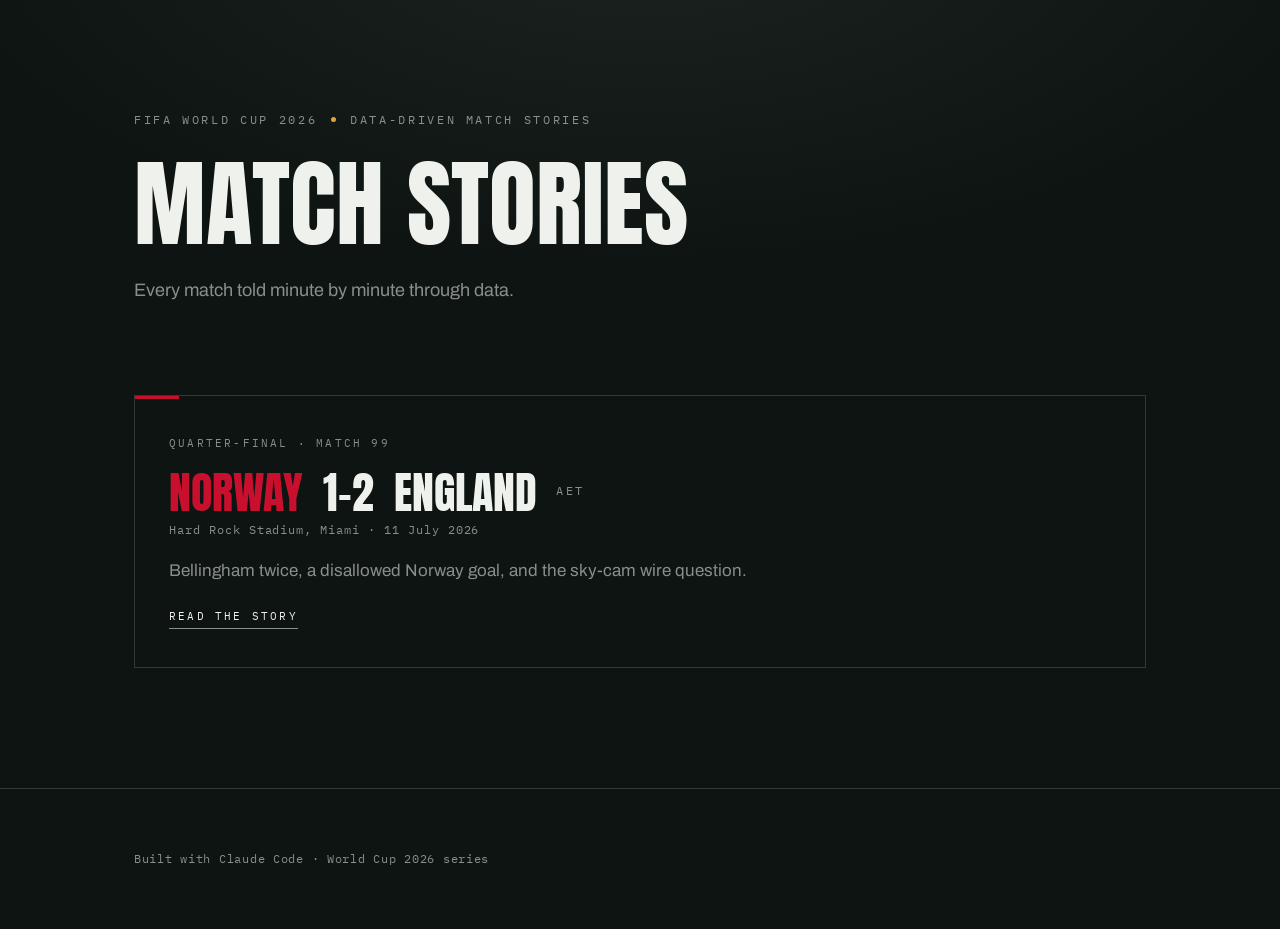
==== index.html @ f4f2820b "Add landing page listing match stories from a manifest index.html renders story cards from matches/m" ====
<!DOCTYPE html>
<html lang="en">
<head>
<meta charset="UTF-8">
<meta name="viewport" content="width=device-width, initial-scale=1.0">
<title>World Cup 2026 · Match Stories</title>
<meta name="description" content="FIFA World Cup 2026 match stories — every match told minute by minute through data.">
<link rel="preconnect" href="https://fonts.googleapis.com">
<link href="https://fonts.googleapis.com/css2?family=Anton&family=Archivo:wght@400;500;600&family=IBM+Plex+Mono:wght@400;500&display=swap" rel="stylesheet">
<style>
  :root{
    --pitch:#0D1411;
    --pitch-2:#111A16;
    --chalk:#EFF2EC;
    --chalk-dim:rgba(239,242,236,.55);
    --chalk-faint:rgba(239,242,236,.16);
    --amber:#E3A33B;
    --max:1060px;
  }
  *{margin:0;padding:0;box-sizing:border-box}
  body{
    background:
      radial-gradient(1200px 600px at 50% -10%, rgba(233,239,232,.07), transparent 60%),
      var(--pitch);
    color:var(--chalk);
    font-family:'Archivo',sans-serif;
    font-size:17px;line-height:1.65;
    -webkit-font-smoothing:antialiased;
    min-height:100svh;
  }
  ::selection{background:var(--amber);color:var(--pitch)}
  .wrap{max-width:var(--max);margin:0 auto;padding:0 24px}
  header{padding:110px 0 70px}
  .eyebrow{
    font-family:'IBM Plex Mono',monospace;font-size:12px;letter-spacing:.22em;text-transform:uppercase;
    color:var(--chalk-dim);margin-bottom:26px;
    display:flex;gap:14px;align-items:center;flex-wrap:wrap;
  }
  .eyebrow .dot{width:5px;height:5px;border-radius:50%;background:var(--amber);display:inline-block}
  h1{
    font-family:'Anton',sans-serif;text-transform:uppercase;font-weight:400;
    font-size:clamp(44px,8vw,96px);line-height:1;
  }
  .tagline{margin-top:24px;color:var(--chalk-dim);font-size:18px;max-width:560px}
  main{padding-bottom:120px}
  .stories{display:flex;flex-direction:column;gap:26px;margin-top:20px}
  .story-card{
    display:block;text-decoration:none;color:inherit;
    border:1px solid var(--chalk-faint);
    padding:38px 34px;position:relative;
    transition:border-color .2s ease,background .2s ease,transform .2s ease;
  }
  .story-card::before{
    content:'';position:absolute;top:0;left:0;width:44px;height:3px;
    background:var(--card-accent,var(--amber));
  }
  .story-card:hover{border-color:var(--chalk-dim);background:var(--pitch-2);transform:translateY(-2px)}
  .story-card .round{
    font-family:'IBM Plex Mono',monospace;font-size:11px;letter-spacing:.2em;text-transform:uppercase;
    color:var(--chalk-dim);display:block;margin-bottom:16px;
  }
  .story-card .fixture{
    font-family:'Anton',sans-serif;text-transform:uppercase;
    font-size:clamp(26px,4.4vw,44px);line-height:1.05;
    display:flex;gap:.45em;align-items:baseline;flex-wrap:wrap;
  }
  .story-card .fixture .h{color:var(--card-home,var(--chalk))}
  .story-card .fixture .a{color:var(--card-away,var(--chalk))}
  .story-card .fixture .s{color:var(--chalk)}
  .story-card .fixture .note{
    font-family:'IBM Plex Mono',monospace;font-size:12px;letter-spacing:.18em;
    color:var(--chalk-dim);align-self:center;
  }
  .story-card .meta{
    font-family:'IBM Plex Mono',monospace;font-size:12px;letter-spacing:.08em;
    color:var(--chalk-dim);margin-top:14px;
  }
  .story-card .blurb{color:var(--chalk-dim);margin-top:14px;max-width:620px}
  .story-card .cta{
    font-family:'IBM Plex Mono',monospace;font-size:11px;letter-spacing:.2em;text-transform:uppercase;
    color:var(--chalk);margin-top:22px;display:inline-block;
    border-bottom:1px solid var(--chalk-dim);padding-bottom:3px;
  }
  .story-card:hover .cta{border-bottom-color:var(--amber)}
  .empty,.load-error{
    font-family:'IBM Plex Mono',monospace;font-size:14px;color:var(--chalk-dim);line-height:2;
  }
  footer{border-top:1px solid var(--chalk-faint);padding:60px 0}
  footer p{font-family:'IBM Plex Mono',monospace;font-size:12px;color:var(--chalk-dim);letter-spacing:.06em}
  :focus-visible{outline:2px solid var(--amber);outline-offset:3px}
</style>
</head>
<body>
<header>
  <div class="wrap">
    <div class="eyebrow">
      <span>FIFA World Cup 2026</span><span class="dot"></span>
      <span>Data-driven match stories</span>
    </div>
    <h1>Match Stories</h1>
    <p class="tagline" id="tagline">Every match told minute by minute through data.</p>
  </div>
</header>
<main>
  <div class="wrap">
    <div class="stories" id="stories"></div>
  </div>
</main>
<footer>
  <div class="wrap">
    <p>Built with Claude Code · World Cup 2026 series</p>
  </div>
</footer>
<script>
(function(){
  var box = document.getElementById('stories');
  function esc(s){
    return String(s).replace(/[&<>"']/g, function(c){
      return {'&':'&amp;','<':'&lt;','>':'&gt;','"':'&quot;',"'":'&#39;'}[c];
    });
  }
  fetch('matches/manifest.json')
    .then(function(res){
      if(!res.ok) throw new Error('HTTP ' + res.status);
      return res.json();
    })
    .then(function(manifest){
      if(manifest.tagline) document.getElementById('tagline').textContent = manifest.tagline;
      if(!manifest.stories.length){
        box.innerHTML = '<p class="empty">No match stories yet.</p>';
        return;
      }
      box.innerHTML = manifest.stories.map(function(m){
        return '<a class="story-card" href="' + esc(m.page) + '"' +
          ' style="--card-accent:' + esc(m.home.color) + ';--card-home:' + esc(m.home.color) + ';--card-away:' + esc(m.away.color) + '">' +
          '<span class="round">' + esc(m.round) + '</span>' +
          '<span class="fixture">' +
            '<span class="h">' + esc(m.home.name) + '</span>' +
            '<span class="s">' + m.home.score + '–' + m.away.score + '</span>' +
            '<span class="a">' + esc(m.away.name) + '</span>' +
            (m.note ? '<span class="note">' + esc(m.note) + '</span>' : '') +
          '</span>' +
          '<span class="meta">' + esc(m.venue) + ' · ' + esc(m.date) + '</span>' +
          '<p class="blurb">' + esc(m.blurb) + '</p>' +
          '<span class="cta">Read the story</span>' +
        '</a>';
      }).join('');
    })
    .catch(function(err){
      box.innerHTML = '<p class="load-error">Could not load matches/manifest.json (' + esc(String(err.message || err)) + ').<br>' +
        'Serve this folder over HTTP, e.g. <strong>python -m http.server</strong>, then reload.</p>';
    });
})();
</script>
</body>
</html>
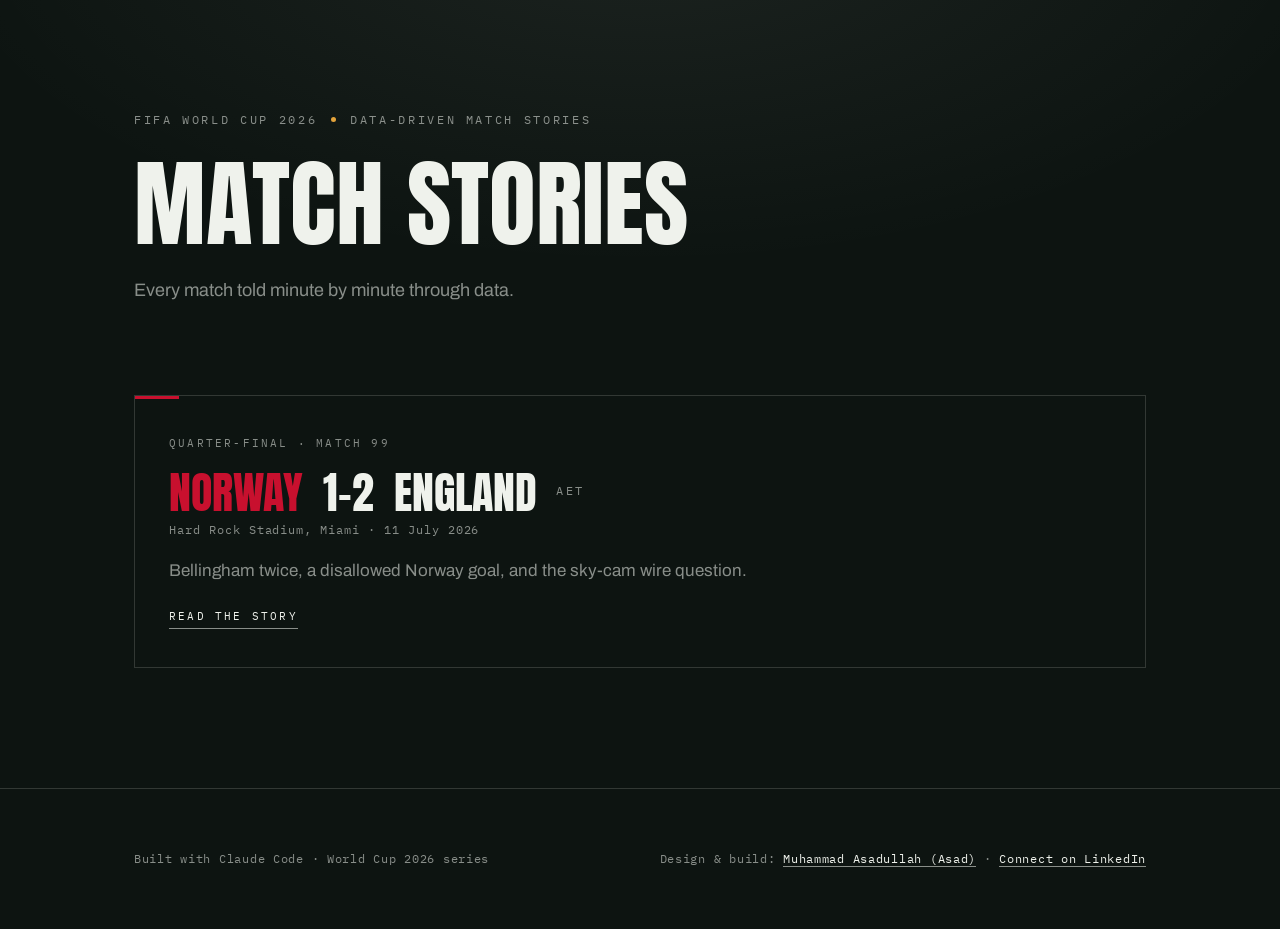
==== commit 15fc7381: "Add Muhammad Asadullah credit with LinkedIn links to landing page footer Co-Authored-By: Claude Fabl" ====
--- a/index.html
+++ b/index.html
@@ -86,7 +86,14 @@
     font-family:'IBM Plex Mono',monospace;font-size:14px;color:var(--chalk-dim);line-height:2;
   }
   footer{border-top:1px solid var(--chalk-faint);padding:60px 0}
+  footer .wrap{display:flex;justify-content:space-between;gap:24px;flex-wrap:wrap;align-items:baseline}
   footer p{font-family:'IBM Plex Mono',monospace;font-size:12px;color:var(--chalk-dim);letter-spacing:.06em}
+  footer a{
+    color:var(--chalk);text-decoration:none;
+    border-bottom:1px solid var(--chalk-dim);
+    transition:border-color .2s ease,color .2s ease;
+  }
+  footer a:hover{color:#fff;border-bottom-color:var(--amber)}
   :focus-visible{outline:2px solid var(--amber);outline-offset:3px}
 </style>
 </head>
@@ -109,6 +116,10 @@
 <footer>
   <div class="wrap">
     <p>Built with Claude Code · World Cup 2026 series</p>
+    <p>Design &amp; build:
+      <a href="https://www.linkedin.com/in/masad1" target="_blank" rel="noopener">Muhammad Asadullah (Asad)</a>
+      · <a href="https://www.linkedin.com/in/masad1" target="_blank" rel="noopener">Connect on LinkedIn</a>
+    </p>
   </div>
 </footer>
 <script>
